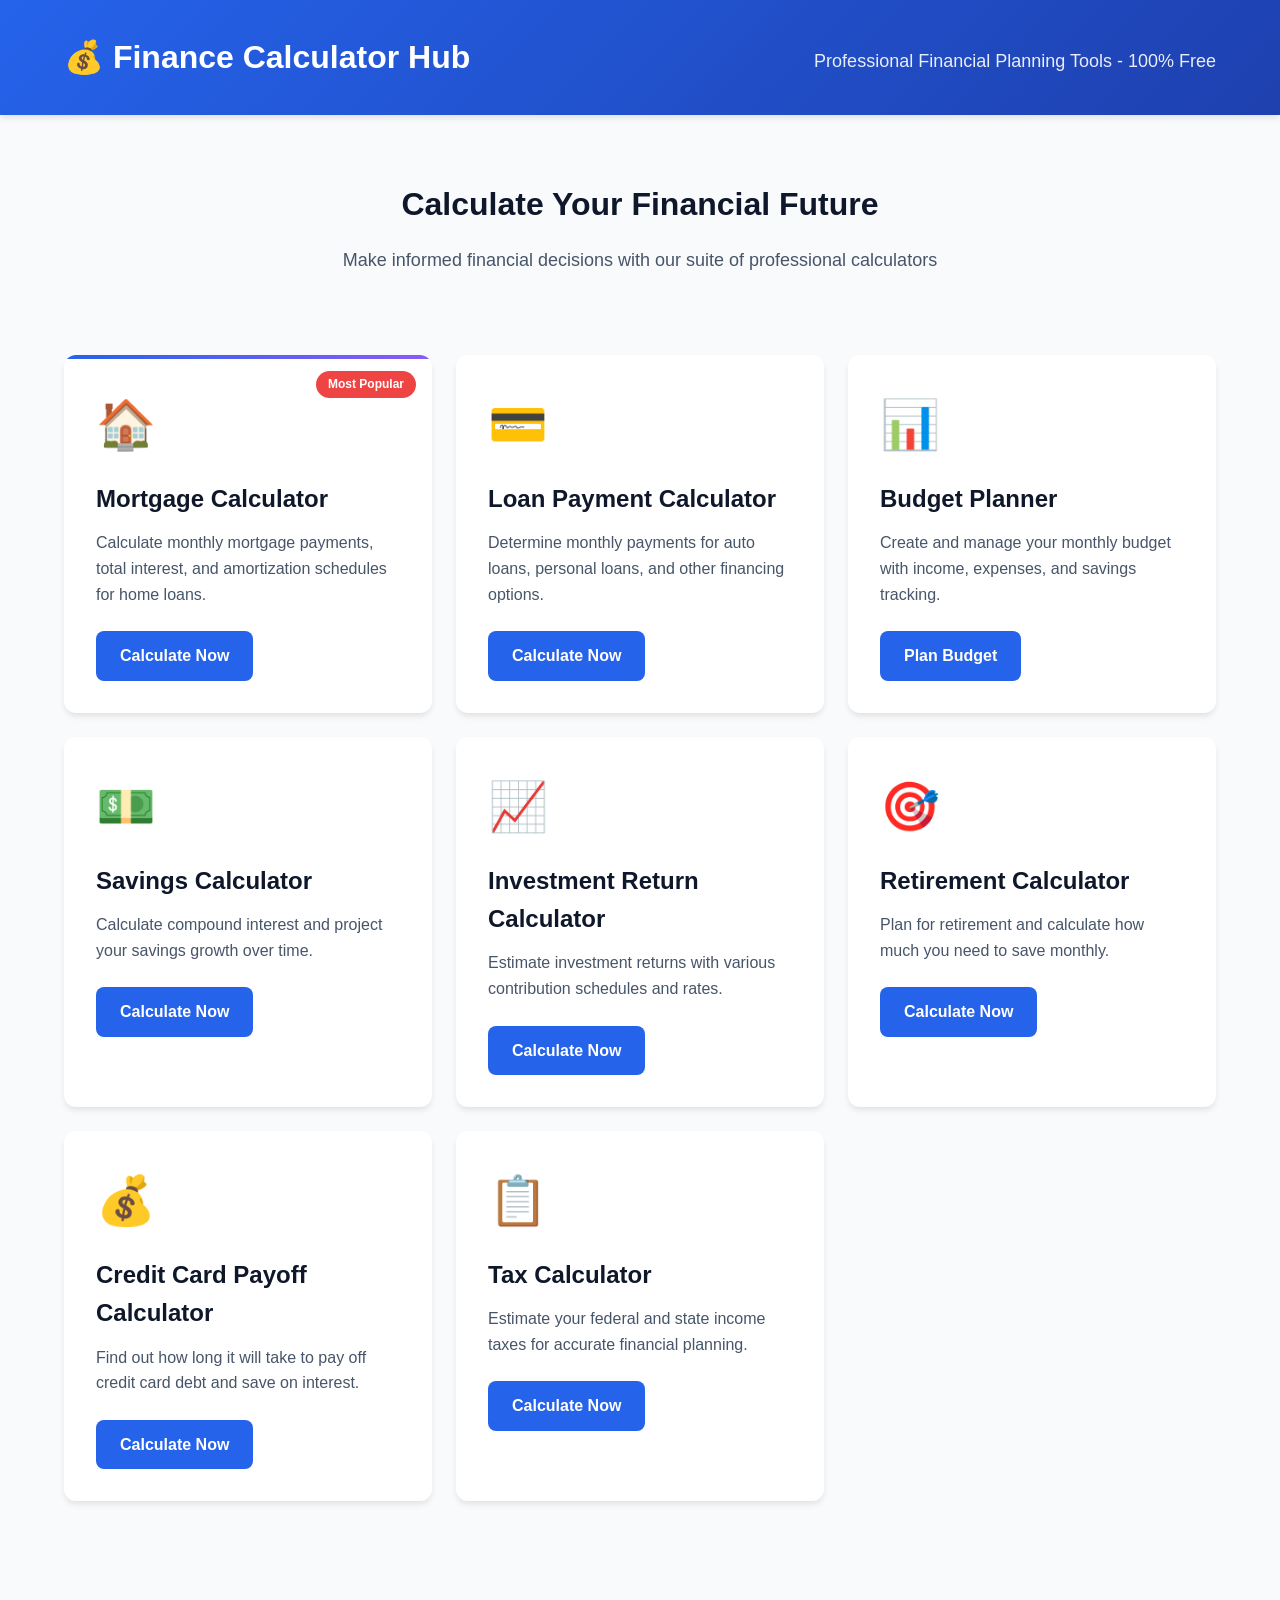
==== index.html @ e7c57953 "Initial commit: Finance Calculator Hub - High CPC AdSense Project 🎯 PROJECT: Finance Calculator Hub " ====
<!DOCTYPE html>
<html lang="en">
<head>
    <meta charset="UTF-8">
    <meta name="viewport" content="width=device-width, initial-scale=1.0">
    <meta name="description" content="Free online finance calculators - Mortgage calculator, loan payment calculator, budget planner, savings calculator, and more financial planning tools.">
    <meta name="keywords" content="mortgage calculator, loan calculator, budget planner, finance tools, savings calculator, retirement calculator">
    <meta name="author" content="Finance Calculator Hub">
    
    <!-- Open Graph -->
    <meta property="og:title" content="Finance Calculator Hub - Free Financial Planning Tools">
    <meta property="og:description" content="Calculate mortgages, loans, budgets, savings, and more with our free online finance calculators.">
    <meta property="og:type" content="website">
    <meta property="og:url" content="https://your-domain.pages.dev/finance/">
    
    <!-- Twitter Card -->
    <meta name="twitter:card" content="summary_large_image">
    <meta name="twitter:title" content="Finance Calculator Hub - Free Financial Tools">
    <meta name="twitter:description" content="Plan your finances with our comprehensive calculator suite.">
    
    <!-- Schema.org -->
    <script type="application/ld+json">
    {
        "@context": "https://schema.org",
        "@type": "WebApplication",
        "name": "Finance Calculator Hub",
        "description": "Free online financial calculators and planning tools",
        "url": "https://your-domain.pages.dev/finance/",
        "applicationCategory": "FinanceApplication",
        "operatingSystem": "Any",
        "offers": {
            "@type": "Offer",
            "price": "0",
            "priceCurrency": "USD"
        }
    }
    </script>
    
    <title>Finance Calculator Hub - Free Mortgage, Loan & Budget Calculators</title>
    <link rel="stylesheet" href="css/style.css">
    <link rel="canonical" href="https://your-domain.pages.dev/finance/">
    
    <!-- Google AdSense -->
    <script async src="https://pagead2.googlesyndication.com/pagead/js/adsbygoogle.js?client=ca-pub-6690487239486575"
     crossorigin="anonymous"></script>
</head>
<body>
    <header>
        <div class="container">
            <div class="header-content">
                <h1>💰 Finance Calculator Hub</h1>
                <p class="subtitle">Professional Financial Planning Tools - 100% Free</p>
            </div>
        </div>
    </header>

    <!-- AdSense Ad 1: Below Header -->
    <div class="ad-container ad-horizontal">
        <ins class="adsbygoogle"
             style="display:block"
             data-ad-client="ca-pub-6690487239486575"
             data-ad-slot="1234567890"
             data-ad-format="auto"
             data-full-width-responsive="true"></ins>
        <script>
             (adsbygoogle = window.adsbygoogle || []).push({});
        </script>
    </div>

    <main class="container">
        <section class="intro">
            <h2>Calculate Your Financial Future</h2>
            <p>Make informed financial decisions with our suite of professional calculators</p>
        </section>

        <!-- AdSense Ad 2: Below Intro -->
        <div class="ad-container ad-horizontal">
            <ins class="adsbygoogle"
                 style="display:block"
                 data-ad-client="ca-pub-6690487239486575"
                 data-ad-slot="1234567891"
                 data-ad-format="auto"
                 data-full-width-responsive="true"></ins>
            <script>
                 (adsbygoogle = window.adsbygoogle || []).push({});
            </script>
        </div>

        <section class="calculators-grid">
            <article class="calculator-card featured">
                <div class="card-icon">🏠</div>
                <h3>Mortgage Calculator</h3>
                <p>Calculate monthly mortgage payments, total interest, and amortization schedules for home loans.</p>
                <a href="mortgage-calculator.html" class="btn-primary">Calculate Now</a>
                <span class="badge">Most Popular</span>
            </article>

            <article class="calculator-card">
                <div class="card-icon">💳</div>
                <h3>Loan Payment Calculator</h3>
                <p>Determine monthly payments for auto loans, personal loans, and other financing options.</p>
                <a href="loan-calculator.html" class="btn-primary">Calculate Now</a>
            </article>

            <article class="calculator-card">
                <div class="card-icon">📊</div>
                <h3>Budget Planner</h3>
                <p>Create and manage your monthly budget with income, expenses, and savings tracking.</p>
                <a href="budget-planner.html" class="btn-primary">Plan Budget</a>
            </article>

            <article class="calculator-card">
                <div class="card-icon">💵</div>
                <h3>Savings Calculator</h3>
                <p>Calculate compound interest and project your savings growth over time.</p>
                <a href="savings-calculator.html" class="btn-primary">Calculate Now</a>
            </article>

            <article class="calculator-card">
                <div class="card-icon">📈</div>
                <h3>Investment Return Calculator</h3>
                <p>Estimate investment returns with various contribution schedules and rates.</p>
                <a href="investment-calculator.html" class="btn-primary">Calculate Now</a>
            </article>

            <article class="calculator-card">
                <div class="card-icon">🎯</div>
                <h3>Retirement Calculator</h3>
                <p>Plan for retirement and calculate how much you need to save monthly.</p>
                <a href="retirement-calculator.html" class="btn-primary">Calculate Now</a>
            </article>

            <article class="calculator-card">
                <div class="card-icon">💰</div>
                <h3>Credit Card Payoff Calculator</h3>
                <p>Find out how long it will take to pay off credit card debt and save on interest.</p>
                <a href="credit-payoff-calculator.html" class="btn-primary">Calculate Now</a>
            </article>

            <article class="calculator-card">
                <div class="card-icon">📋</div>
                <h3>Tax Calculator</h3>
                <p>Estimate your federal and state income taxes for accurate financial planning.</p>
                <a href="tax-calculator.html" class="btn-primary">Calculate Now</a>
            </article>
        </section>

        <!-- AdSense Ad 3: Below Calculator Grid -->
        <div class="ad-container ad-horizontal">
            <ins class="adsbygoogle"
                 style="display:block"
                 data-ad-client="ca-pub-6690487239486575"
                 data-ad-slot="1234567892"
                 data-ad-format="auto"
                 data-full-width-responsive="true"></ins>
            <script>
                 (adsbygoogle = window.adsbygoogle || []).push({});
            </script>
        </div>
    </main>

    <!-- AdSense Ad 4: Bottom -->
    <div class="ad-container ad-horizontal">
        <ins class="adsbygoogle"
             style="display:block"
             data-ad-client="ca-pub-6690487239486575"
             data-ad-slot="1234567893"
             data-ad-format="auto"
             data-full-width-responsive="true"></ins>
        <script>
             (adsbygoogle = window.adsbygoogle || []).push({});
        </script>
    </div>

    <script src="js/main.js"></script>
</body>
</html>
---- css/style.css ----
:root {
    --primary-color: #2563eb;
    --primary-dark: #1e40af;
    --secondary-color: #64748b;
    --success-color: #10b981;
    --warning-color: #f59e0b;
    --danger-color: #ef4444;
    --light-bg: #f8fafc;
    --card-bg: #ffffff;
    --text-primary: #0f172a;
    --text-secondary: #475569;
    --border-color: #e2e8f0;
    --shadow-sm: 0 1px 2px 0 rgb(0 0 0 / 0.05);
    --shadow-md: 0 4px 6px -1px rgb(0 0 0 / 0.1);
    --shadow-lg: 0 10px 15px -3px rgb(0 0 0 / 0.1);
    --radius-sm: 0.375rem;
    --radius-md: 0.5rem;
    --radius-lg: 0.75rem;
}

* {
    margin: 0;
    padding: 0;
    box-sizing: border-box;
}

body {
    font-family: -apple-system, BlinkMacSystemFont, 'Segoe UI', 'Roboto', 'Helvetica Neue', Arial, sans-serif;
    line-height: 1.6;
    color: var(--text-primary);
    background-color: var(--light-bg);
}

/* 헤더 */
header {
    background: linear-gradient(135deg, var(--primary-color) 0%, var(--primary-dark) 100%);
    color: white;
    padding: 2rem 0;
    box-shadow: var(--shadow-md);
}

.container {
    max-width: 1200px;
    margin: 0 auto;
    padding: 0 1.5rem;
}

.header-content {
    display: flex;
    justify-content: space-between;
    align-items: center;
}

.header-content h1 {
    font-size: 2rem;
    font-weight: 700;
}

.header-content h1 a {
    color: white;
    text-decoration: none;
}

.subtitle {
    font-size: 1.125rem;
    opacity: 0.9;
    margin-top: 0.5rem;
}

nav {
    display: flex;
    gap: 1rem;
}

.nav-link {
    color: white;
    text-decoration: none;
    padding: 0.5rem 1rem;
    border-radius: var(--radius-md);
    transition: background-color 0.2s;
}

.nav-link:hover {
    background-color: rgba(255, 255, 255, 0.1);
}

/* 메인 컨텐츠 */
main {
    padding: 3rem 0;
}

.intro {
    text-align: center;
    margin-bottom: 3rem;
}

.intro h2 {
    font-size: 2rem;
    color: var(--text-primary);
    margin-bottom: 1rem;
}

.intro p {
    font-size: 1.125rem;
    color: var(--text-secondary);
}

/* 계산기 그리드 */
.calculators-grid {
    display: grid;
    grid-template-columns: repeat(auto-fill, minmax(280px, 1fr));
    gap: 1.5rem;
    margin-bottom: 3rem;
}

.calculator-card {
    background: var(--card-bg);
    border-radius: var(--radius-lg);
    padding: 2rem;
    box-shadow: var(--shadow-md);
    transition: transform 0.2s, box-shadow 0.2s;
    position: relative;
    overflow: hidden;
}

.calculator-card:hover {
    transform: translateY(-4px);
    box-shadow: var(--shadow-lg);
}

.calculator-card.featured::before {
    content: '';
    position: absolute;
    top: 0;
    left: 0;
    right: 0;
    height: 4px;
    background: linear-gradient(90deg, var(--primary-color), #8b5cf6);
}

.card-icon {
    font-size: 3rem;
    margin-bottom: 1rem;
}

.calculator-card h3 {
    font-size: 1.5rem;
    margin-bottom: 0.75rem;
    color: var(--text-primary);
}

.calculator-card p {
    color: var(--text-secondary);
    margin-bottom: 1.5rem;
    min-height: 3rem;
}

.badge {
    position: absolute;
    top: 1rem;
    right: 1rem;
    background: var(--danger-color);
    color: white;
    padding: 0.25rem 0.75rem;
    border-radius: 999px;
    font-size: 0.75rem;
    font-weight: 600;
}

/* 버튼 */
.btn-primary, .btn-secondary {
    display: inline-block;
    padding: 0.75rem 1.5rem;
    border-radius: var(--radius-md);
    text-decoration: none;
    font-weight: 600;
    transition: all 0.2s;
    border: none;
    cursor: pointer;
    font-size: 1rem;
}

.btn-primary {
    background: var(--primary-color);
    color: white;
}

.btn-primary:hover {
    background: var(--primary-dark);
}

.btn-secondary {
    background: var(--secondary-color);
    color: white;
}

.btn-secondary:hover {
    background: #475569;
}

.btn-large {
    width: 100%;
    padding: 1rem;
    margin-top: 0.5rem;
}

/* 특징 섹션 */
.features {
    background: var(--card-bg);
    border-radius: var(--radius-lg);
    padding: 3rem;
    box-shadow: var(--shadow-md);
    margin-bottom: 3rem;
}

.features h2 {
    text-align: center;
    font-size: 2rem;
    margin-bottom: 2rem;
}

.features-grid {
    display: grid;
    grid-template-columns: repeat(auto-fit, minmax(250px, 1fr));
    gap: 2rem;
}

.feature-item {
    text-align: center;
}

.feature-icon {
    font-size: 3rem;
    margin-bottom: 1rem;
}

.feature-item h3 {
    font-size: 1.25rem;
    margin-bottom: 0.5rem;
}

.feature-item p {
    color: var(--text-secondary);
}

/* 계산기 페이지 */
.calculator-page {
    max-width: 1000px;
    margin: 0 auto;
}

.calculator-header {
    text-align: center;
    margin-bottom: 2rem;
}

.calculator-header h2 {
    font-size: 2.5rem;
    margin-bottom: 0.5rem;
}

.calculator-layout {
    display: grid;
    grid-template-columns: 1fr 300px;
    gap: 2rem;
    margin-bottom: 3rem;
}

.calculator-main {
    display: flex;
    flex-direction: column;
    gap: 2rem;
}

.calculator-form {
    background: var(--card-bg);
    border-radius: var(--radius-lg);
    padding: 2rem;
    box-shadow: var(--shadow-md);
}

.form-group {
    margin-bottom: 1.5rem;
}

.form-group label {
    display: block;
    font-weight: 600;
    margin-bottom: 0.5rem;
    color: var(--text-primary);
}

.form-group input {
    width: 100%;
    padding: 0.75rem;
    border: 2px solid var(--border-color);
    border-radius: var(--radius-md);
    font-size: 1rem;
    transition: border-color 0.2s;
}

.form-group input:focus {
    outline: none;
    border-color: var(--primary-color);
}

.form-group small {
    display: block;
    margin-top: 0.25rem;
    color: var(--text-secondary);
    font-size: 0.875rem;
}

/* 결과 표시 */
.result-container {
    background: var(--card-bg);
    border-radius: var(--radius-lg);
    padding: 2rem;
    box-shadow: var(--shadow-md);
    border-left: 4px solid var(--primary-color);
}

.result-container h3 {
    font-size: 1.5rem;
    margin-bottom: 1.5rem;
}

.bmi-value {
    display: flex;
    justify-content: space-between;
    align-items: center;
    padding: 1.5rem;
    background: var(--light-bg);
    border-radius: var(--radius-md);
    margin-bottom: 1rem;
}

.bmi-value .label {
    font-weight: 600;
    font-size: 1.125rem;
}

.bmi-value .value {
    font-size: 2.5rem;
    font-weight: 700;
    color: var(--primary-color);
}

.bmi-status {
    padding: 1.5rem;
    border-radius: var(--radius-md);
    margin-bottom: 1rem;
}

.status-badge {
    display: inline-block;
    padding: 0.5rem 1rem;
    border-radius: 999px;
    font-weight: 600;
    margin-bottom: 0.5rem;
}

.status-text {
    font-size: 1.125rem;
    margin-top: 0.5rem;
}

.bmi-advice {
    background: #eff6ff;
    padding: 1.5rem;
    border-radius: var(--radius-md);
    border-left: 4px solid var(--primary-color);
}

.bmi-advice h4 {
    margin-bottom: 0.75rem;
    color: var(--primary-color);
}

.advice-text {
    color: var(--text-secondary);
    line-height: 1.8;
}

/* BMI 차트 */
.bmi-chart {
    background: var(--card-bg);
    border-radius: var(--radius-lg);
    padding: 2rem;
    box-shadow: var(--shadow-md);
}

.bmi-chart h3 {
    font-size: 1.5rem;
    margin-bottom: 1.5rem;
    text-align: center;
}

.chart-container {
    display: flex;
    flex-direction: column;
    gap: 0.75rem;
}

.chart-item {
    display: flex;
    justify-content: space-between;
    align-items: center;
    padding: 1rem 1.5rem;
    border-radius: var(--radius-md);
    font-weight: 600;
}

.chart-item.underweight {
    background: #dbeafe;
    color: #1e40af;
}

.chart-item.normal {
    background: #d1fae5;
    color: #065f46;
}

.chart-item.overweight {
    background: #fef3c7;
    color: #92400e;
}

.chart-item.obese1 {
    background: #fed7aa;
    color: #9a3412;
}

.chart-item.obese2 {
    background: #fecaca;
    color: #991b1b;
}

/* 정보 섹션 */
.info-section {
    background: var(--card-bg);
    border-radius: var(--radius-lg);
    padding: 2rem;
    box-shadow: var(--shadow-md);
    margin-bottom: 2rem;
}

.info-section h3 {
    font-size: 1.75rem;
    margin-bottom: 1rem;
    color: var(--text-primary);
}

.info-section h4 {
    font-size: 1.25rem;
    margin-top: 1.5rem;
    margin-bottom: 0.75rem;
    color: var(--text-primary);
}

.info-section p {
    color: var(--text-secondary);
    margin-bottom: 1rem;
    line-height: 1.8;
}

.info-list {
    list-style: none;
    padding: 0;
    margin: 1rem 0;
}

.info-list li {
    padding: 0.75rem;
    margin-bottom: 0.5rem;
    background: var(--light-bg);
    border-radius: var(--radius-md);
    border-left: 4px solid var(--primary-color);
}

.warning-text {
    background: #fef3c7;
    border-left: 4px solid var(--warning-color);
    padding: 1rem;
    border-radius: var(--radius-md);
    color: #92400e;
}

/* 관련 계산기 */
.related-calculators {
    background: var(--card-bg);
    border-radius: var(--radius-lg);
    padding: 2rem;
    box-shadow: var(--shadow-md);
}

.related-calculators h3 {
    font-size: 1.75rem;
    margin-bottom: 1.5rem;
}

.related-grid {
    display: grid;
    grid-template-columns: repeat(auto-fit, minmax(200px, 1fr));
    gap: 1rem;
}

.related-card {
    display: block;
    padding: 1.5rem;
    background: var(--light-bg);
    border-radius: var(--radius-md);
    text-decoration: none;
    transition: all 0.2s;
    text-align: center;
}

.related-card:hover {
    background: var(--primary-color);
    color: white;
    transform: translateY(-2px);
}

.related-card .card-icon {
    font-size: 2rem;
    margin-bottom: 0.5rem;
}

.related-card h4 {
    font-size: 1.125rem;
    margin-bottom: 0.25rem;
    color: var(--text-primary);
}

.related-card:hover h4,
.related-card:hover p {
    color: white;
}

.related-card p {
    font-size: 0.875rem;
    color: var(--text-secondary);
    margin: 0;
}

/* 광고 컨테이너 */
.ad-container {
    margin: 2rem auto;
    display: flex;
    justify-content: center;
    align-items: center;
}

.ad-horizontal {
    max-width: 728px;
}

.ad-vertical {
    max-width: 300px;
}

.ad-placeholder {
    background: var(--light-bg);
    border: 2px dashed var(--border-color);
    border-radius: var(--radius-md);
    padding: 2rem;
    text-align: center;
    color: var(--text-secondary);
    min-height: 90px;
}

.calculator-sidebar .ad-placeholder {
    min-height: 600px;
    display: flex;
    align-items: center;
    justify-content: center;
}

/* 추가 계산기 스타일 */
.loan-summary, .exchange-result {
    background: var(--light-bg);
    padding: 1.5rem;
    border-radius: var(--radius-md);
    margin-bottom: 1.5rem;
}

.summary-item, .exchange-from, .exchange-to {
    display: flex;
    justify-content: space-between;
    padding: 1rem;
    border-bottom: 1px solid var(--border-color);
}

.summary-item:last-child {
    border-bottom: none;
}

.summary-item .value {
    font-size: 1.5rem;
    font-weight: 700;
    color: var(--primary-color);
}

.summary-item .highlight {
    color: var(--danger-color);
}

.loan-details, .exchange-rate {
    background: var(--light-bg);
    padding: 1rem;
    border-radius: var(--radius-md);
    margin-top: 1rem;
}

.comparison-grid {
    display: grid;
    grid-template-columns: repeat(auto-fit, minmax(200px, 1fr));
    gap: 1rem;
    margin-top: 1rem;
}

.comparison-item {
    background: var(--light-bg);
    padding: 1.5rem;
    border-radius: var(--radius-md);
    border-left: 4px solid var(--primary-color);
}

.info-box {
    background: var(--card-bg);
    border-radius: var(--radius-lg);
    padding: 2rem;
    box-shadow: var(--shadow-md);
    margin-top: 2rem;
}

.btn-swap {
    background: var(--light-bg);
    border: 2px solid var(--border-color);
    padding: 0.75rem 1.5rem;
    border-radius: var(--radius-md);
    cursor: pointer;
    font-size: 1.5rem;
    transition: all 0.2s;
}

.btn-swap:hover {
    background: var(--primary-color);
    color: white;
    border-color: var(--primary-color);
}

.exchange-arrow {
    font-size: 2rem;
    text-align: center;
    color: var(--primary-color);
    padding: 1rem 0;
}

.currency-label {
    font-weight: 700;
    color: var(--text-primary);
    font-size: 1.25rem;
}

.currency-amount {
    font-size: 1.75rem;
    font-weight: 700;
    color: var(--primary-color);
}

.rate-list {
    display: grid;
    gap: 0.75rem;
    margin-top: 1rem;
}

.rate-item {
    display: flex;
    justify-content: space-between;
    align-items: center;
    padding: 1rem;
    background: var(--light-bg);
    border-radius: var(--radius-md);
}

.rate-currency {
    font-weight: 600;
}

.rate-value {
    color: var(--primary-color);
    font-weight: 600;
}

.rate-disclaimer {
    font-size: 0.875rem;
    color: var(--text-secondary);
    margin-top: 0.5rem;
}

.date-result {
    text-align: center;
    padding: 2rem;
}

.big-number, .big-date {
    font-size: 3rem;
    font-weight: 700;
    color: var(--primary-color);
    margin: 1rem 0;
}

.date-breakdown, .date-info {
    margin-top: 1.5rem;
    text-align: left;
    background: var(--light-bg);
    padding: 1rem;
    border-radius: var(--radius-md);
}

.result-box {
    background: var(--light-bg);
    padding: 1.5rem;
    border-radius: var(--radius-md);
    margin-top: 1rem;
    border-left: 4px solid var(--primary-color);
}

/* 반응형 디자인 */
@media (max-width: 768px) {
    .header-content {
        flex-direction: column;
        text-align: center;
        gap: 1rem;
    }

    .header-content h1 {
        font-size: 1.5rem;
    }

    .subtitle {
        font-size: 1rem;
    }

    .calculators-grid {
        grid-template-columns: 1fr;
    }

    .calculator-layout {
        grid-template-columns: 1fr;
    }

    .calculator-sidebar {
        order: 2;
    }

    .features {
        padding: 2rem 1.5rem;
    }

    .features-grid {
        grid-template-columns: 1fr;
    }

    .intro h2 {
        font-size: 1.5rem;
    }

    .calculator-header h2 {
        font-size: 1.75rem;
    }

    .bmi-value {
        flex-direction: column;
        gap: 1rem;
        text-align: center;
    }
}

@media (max-width: 480px) {
    .container {
        padding: 0 1rem;
    }

    .calculator-card {
        padding: 1.5rem;
    }

    .calculator-form,
    .result-container,
    .bmi-chart,
    .info-section {
        padding: 1.5rem;
    }

    .card-icon {
        font-size: 2.5rem;
    }

    .bmi-value .value {
        font-size: 2rem;
    }
}
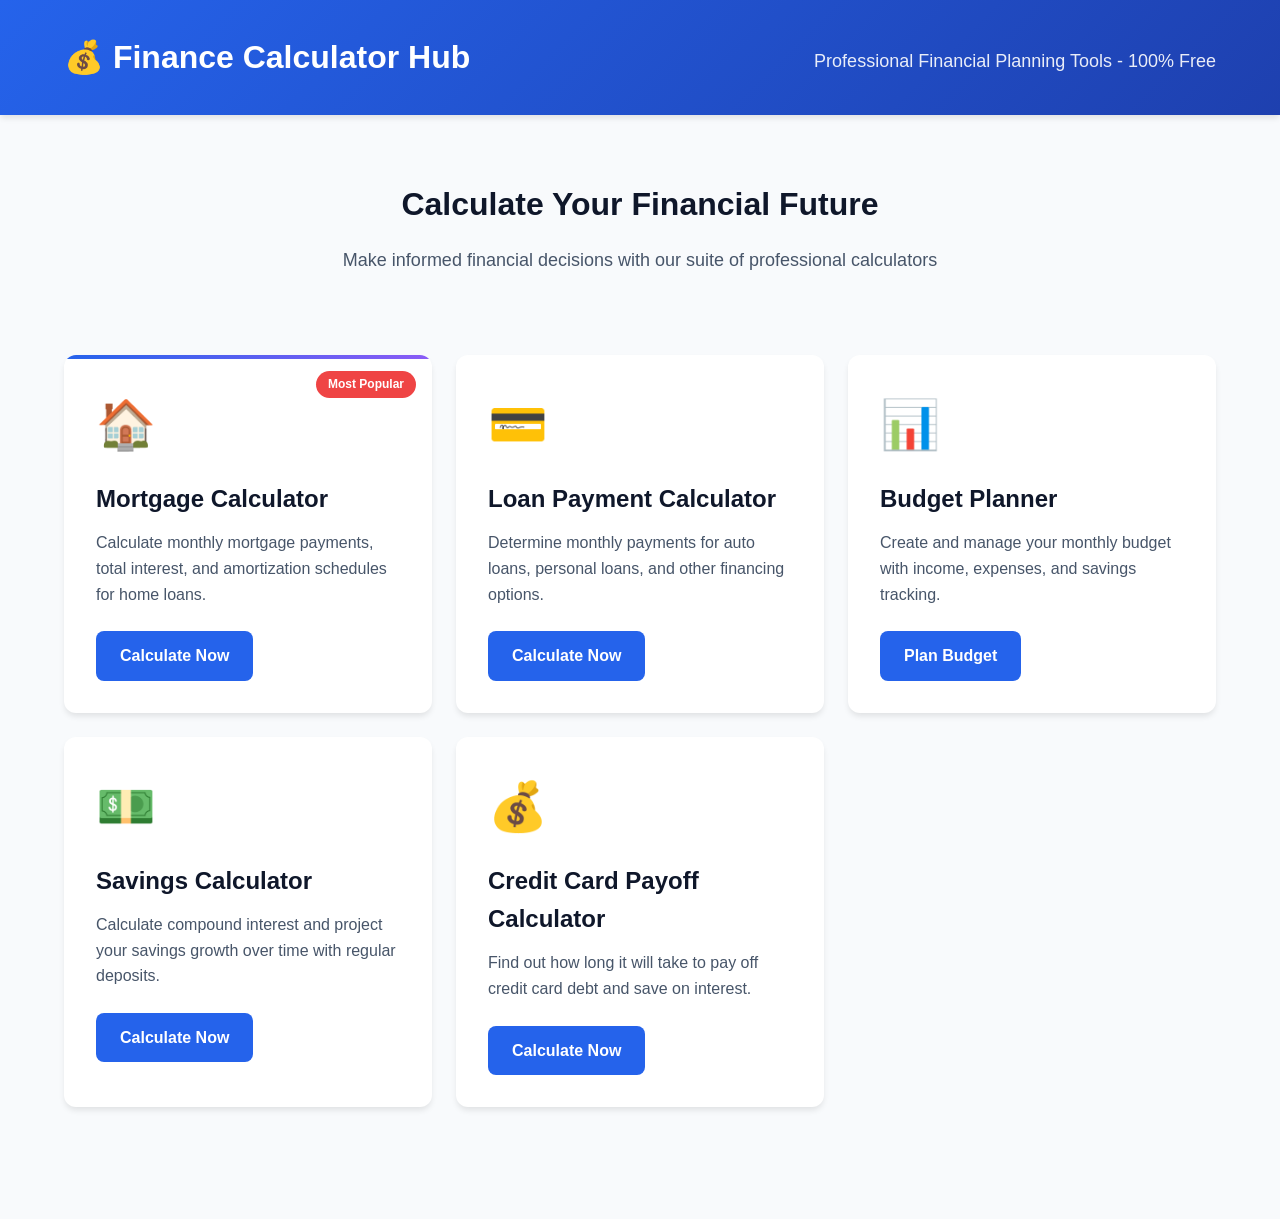
==== commit f2ad114f: "feat: Implement all simple calculators with AdSense COMPLETED CALCULATORS: ✅ Mortgage Calculator (al" ====
--- a/index.html
+++ b/index.html
@@ -112,22 +112,8 @@
             <article class="calculator-card">
                 <div class="card-icon">💵</div>
                 <h3>Savings Calculator</h3>
-                <p>Calculate compound interest and project your savings growth over time.</p>
+                <p>Calculate compound interest and project your savings growth over time with regular deposits.</p>
                 <a href="savings-calculator.html" class="btn-primary">Calculate Now</a>
-            </article>
-
-            <article class="calculator-card">
-                <div class="card-icon">📈</div>
-                <h3>Investment Return Calculator</h3>
-                <p>Estimate investment returns with various contribution schedules and rates.</p>
-                <a href="investment-calculator.html" class="btn-primary">Calculate Now</a>
-            </article>
-
-            <article class="calculator-card">
-                <div class="card-icon">🎯</div>
-                <h3>Retirement Calculator</h3>
-                <p>Plan for retirement and calculate how much you need to save monthly.</p>
-                <a href="retirement-calculator.html" class="btn-primary">Calculate Now</a>
             </article>
 
             <article class="calculator-card">
@@ -135,13 +121,6 @@
                 <h3>Credit Card Payoff Calculator</h3>
                 <p>Find out how long it will take to pay off credit card debt and save on interest.</p>
                 <a href="credit-payoff-calculator.html" class="btn-primary">Calculate Now</a>
-            </article>
-
-            <article class="calculator-card">
-                <div class="card-icon">📋</div>
-                <h3>Tax Calculator</h3>
-                <p>Estimate your federal and state income taxes for accurate financial planning.</p>
-                <a href="tax-calculator.html" class="btn-primary">Calculate Now</a>
             </article>
         </section>
 
